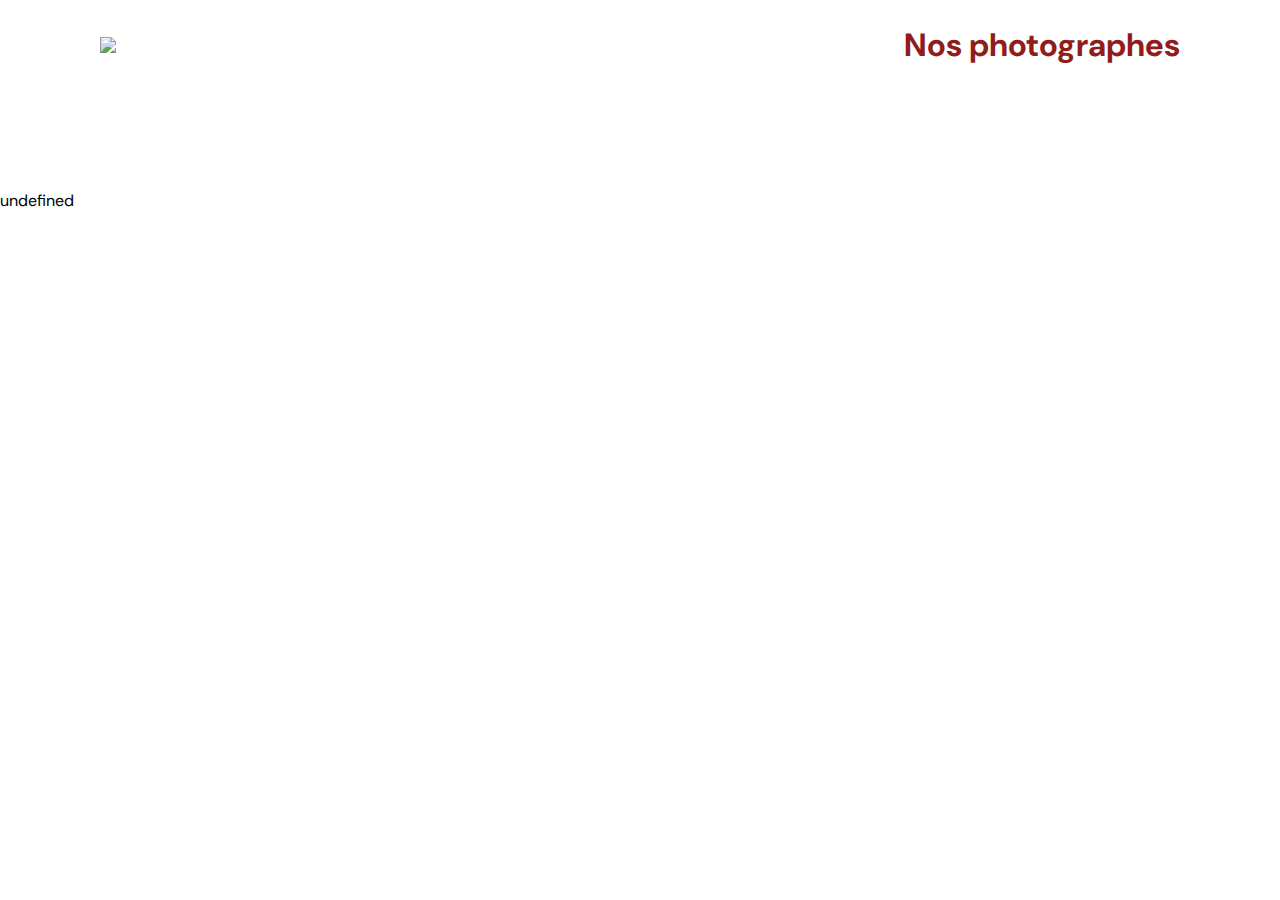
==== index.html @ 1218f8d8 "mise en place sass et correction img" ====
<!DOCTYPE html>
<html>
  <head>
    <meta charset="utf-8">
    <meta http-equiv="X-UA-Compatible" content="IE=edge" />
    <meta name="description" content="Page d'acceuil de Fisheye, un site web qui permet aux photographes indépendants de présenter leurs meilleurs travaux ."/>
    <title>Fisheye</title>

  <!--    FAVICON------------------------------------>  
    <link rel="icon" type="image/png" href="./assets/images/logo.svg">

  <!-- FONTS ------------------------------------------------>
    <link rel="preconnect" href="https://fonts.googleapis.com" />
    <link rel="preconnect" href="https://fonts.gstatic.com" crossorigin />
    <link href="https://fonts.googleapis.com/css?family=DM+Sans&display=swap" rel="stylesheet">

  <!--    RESPONSIVE EDGE------------------------------------>
     <meta http-equiv="X-UA-Compatible" content="IE=edge" />

  <!--    RESPONSIVE----------------------------------------->
     <meta name="viewport" content="width=device-width, initial-scale=1.0" />
 
  <!--	FONTAWESOME---------------------------------------->
     <link rel="stylesheet" href="https://use.fontawesome.com/releases/v5.15.2/css/all.css"/>
 
  <!--	CSS------------------------------------------------>
    <link href="css/styles.css" rel="stylesheet" type="text/css" />
  </head>


  <body>

  <!--	HEADER------------------------------------------------>
    <header class="header">
      <a href="index.html" class="header-logo" id="logo_home">
        <img src="assets/images/logo.png" class="logo" aria-label="Fisheye Home page"/>
        <title id="title">Fisheye</title>
      </a>
      <!-- <nav class="header_nav">
        <ul class="list tags" id="tags"></ul>
      </nav> -->
      <h1>Nos photographes</h1>
    </header>

  <!--	MAIN------------------------------------------------>  
    <main id="main">
        <section id="photographer" class="photographer_section">
        </section>
    </main>


  <!--	SCRIPT------------------------------------------------> 
    <script type=module src="../scripts/script.js"></script>
    
  </body>
</html>
---- css/styles.css ----
/*****RESET*****/
* {
  margin: 0;
  padding: 0;
  box-sizing: border-box;
}

body {
  font-family: "DM Sans", sans-serif;
  margin: 0;
}

a {
  text-decoration: none;
}

a.header-logo {
  margin-left: 100px;
}

img {
  display: block;
}

header {
  display: flex;
  flex-direction: row;
  justify-content: space-between;
  align-items: center;
  height: 90px;
}

header a.header-logo {
  margin-left: 100px;
}
header h1 {
  color: #901C1C;
  margin-right: 100px;
}

.photographer_section {
  display: grid;
  grid-template-columns: 1fr 1fr 1fr;
  gap: 70px;
  margin-top: 100px;
}
.photographer_section article {
  justify-self: center;
  display: flex;
  justify-content: center;
  align-items: center;
  flex-direction: column;
}
.photographer_section article a {
  display: flex;
  flex-direction: column;
  align-items: center;
  text-decoration: none;
  font-size: 0;
}
.photographer_section article a img {
  height: 200px;
  width: 200px;
  border-radius: 50%;
  margin-bottom: 20px;
}
.photographer_section article a h2 {
  color: #D3573C;
  font-size: 2.25rem;
  margin: 0px;
}
.photographer_section article p {
  font-size: 0.625rem;
  margin: 0px;
}
.photographer_section article p:first-child {
  color: #901c1c;
  font-size: 0.813rem;
  margin: 0px;
}/*# sourceMappingURL=styles.css.map */
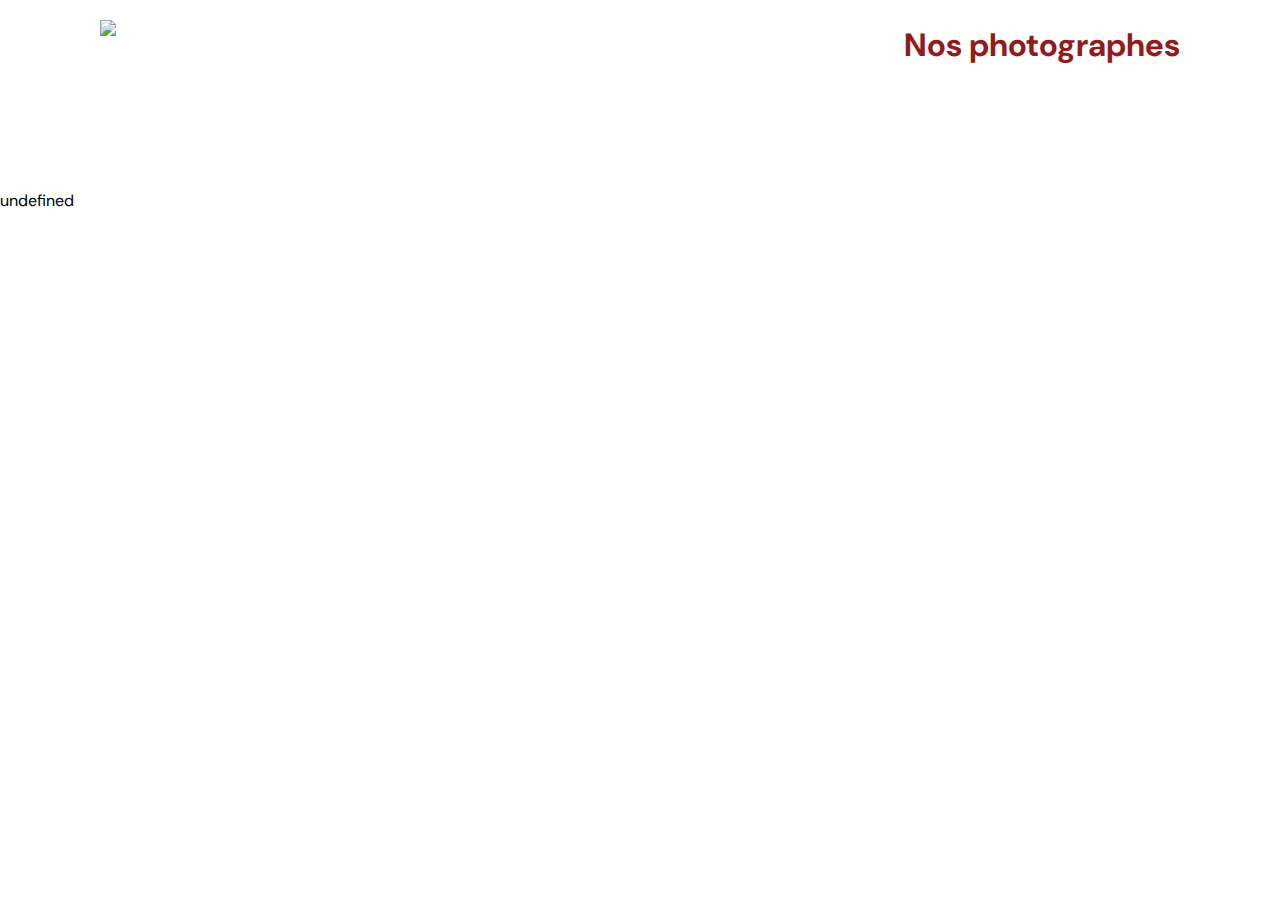
==== commit 7b625820: "page photograph" ====
--- a/index.html
+++ b/index.html
@@ -50,7 +50,7 @@
 
 
   <!--	SCRIPT------------------------------------------------> 
-    <script type=module src="../scripts/script.js"></script>
+    <script type=module src="./scripts/pages/index.js"></script>
     
   </body>
 </html>--- a/css/styles.css
+++ b/css/styles.css
@@ -22,12 +22,83 @@
   display: block;
 }
 
+img.logo {
+  height: 3.125rem;
+}
+
+.contact_button {
+  font-size: 20px;
+  font-weight: bold;
+  color: white;
+  padding: 11px;
+  width: 170px;
+  height: 70px;
+  border: none;
+  background-color: #901C1C;
+  border-radius: 5px;
+  cursor: pointer;
+}
+
+.modal {
+  border-radius: 5px;
+  background-color: #DB8876;
+  width: 50%;
+  display: flex;
+  flex-direction: column;
+  align-items: center;
+  justify-content: space-between;
+  padding: 35px;
+  margin: auto;
+}
+.modal header {
+  justify-content: space-between;
+  width: 100%;
+}
+.modal header h2 {
+  font-size: 64px;
+  font-weight: normal;
+  text-align: center;
+}
+.modal header img {
+  cursor: pointer;
+}
+.modal form {
+  display: flex;
+  width: 100%;
+  flex-direction: column;
+  align-items: flex-start;
+}
+.modal form div {
+  display: flex;
+  flex-direction: column;
+  width: 100%;
+  align-items: self-start;
+  margin-bottom: 26px;
+}
+.modal form div label {
+  color: #312E2E;
+  font-size: 36px;
+}
+.modal form div input {
+  width: 100%;
+  height: 68px;
+  border: none;
+  border-radius: 5px;
+}
+
 header {
   display: flex;
   flex-direction: row;
   justify-content: space-between;
   align-items: center;
   height: 90px;
+}
+header a.header-logo {
+  margin-left: 100px;
+}
+header h1 {
+  color: #901C1C;
+  margin-right: 100px;
 }
 
 header a.header-logo {
@@ -63,18 +134,36 @@
   width: 200px;
   border-radius: 50%;
   margin-bottom: 20px;
+  -o-object-fit: cover;
+     object-fit: cover;
 }
 .photographer_section article a h2 {
   color: #D3573C;
   font-size: 2.25rem;
-  margin: 0px;
 }
 .photographer_section article p {
+  line-height: 15px;
+}
+.photographer_section article p.photographer-location {
+  font-size: 0.813rem;
+  color: #901C1C;
+}
+.photographer_section article p.photographer-tagline {
   font-size: 0.625rem;
-  margin: 0px;
 }
-.photographer_section article p:first-child {
-  color: #901c1c;
-  font-size: 0.813rem;
-  margin: 0px;
+.photographer_section article p.photographer-price {
+  font-size: 0.563rem;
+  color: #525252;
+}
+
+#contact_modal {
+  display: none;
+}
+
+.photograph-header {
+  display: flex;
+  justify-content: space-between;
+  background-color: #FAFAFA;
+  height: 300px;
+  margin: 0 100px;
 }/*# sourceMappingURL=styles.css.map */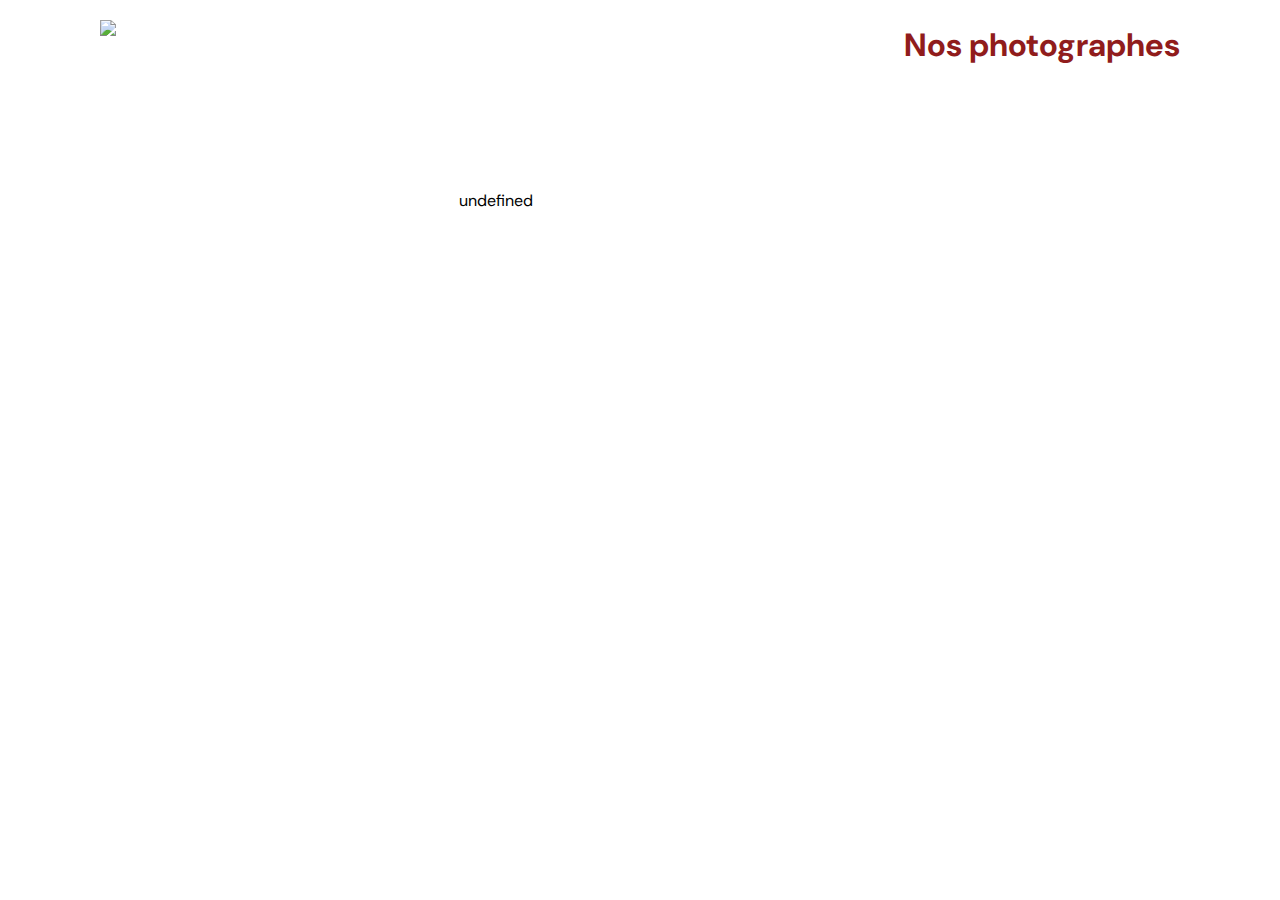
==== commit 403cb510: "refactorisation api" ====
--- a/index.html
+++ b/index.html
@@ -1,56 +1,59 @@
 <!DOCTYPE html>
 <html>
-  <head>
-    <meta charset="utf-8">
-    <meta http-equiv="X-UA-Compatible" content="IE=edge" />
-    <meta name="description" content="Page d'acceuil de Fisheye, un site web qui permet aux photographes indépendants de présenter leurs meilleurs travaux ."/>
-    <title>Fisheye</title>
 
-  <!--    FAVICON------------------------------------>  
-    <link rel="icon" type="image/png" href="./assets/images/logo.svg">
+<head>
+  <meta charset="utf-8">
+  <meta http-equiv="X-UA-Compatible" content="IE=edge" />
+  <meta name="description"
+    content="Page d'acceuil de Fisheye, un site web qui permet aux photographes indépendants de présenter leurs meilleurs travaux ." />
+  <title>Fisheye</title>
+
+  <!--    FAVICON------------------------------------>
+  <link rel="icon" type="image/png" href="./assets/images/logo.svg">
 
   <!-- FONTS ------------------------------------------------>
-    <link rel="preconnect" href="https://fonts.googleapis.com" />
-    <link rel="preconnect" href="https://fonts.gstatic.com" crossorigin />
-    <link href="https://fonts.googleapis.com/css?family=DM+Sans&display=swap" rel="stylesheet">
+  <link rel="preconnect" href="https://fonts.googleapis.com" />
+  <link rel="preconnect" href="https://fonts.gstatic.com" crossorigin />
+  <link href="https://fonts.googleapis.com/css?family=DM+Sans&display=swap" rel="stylesheet">
 
   <!--    RESPONSIVE EDGE------------------------------------>
-     <meta http-equiv="X-UA-Compatible" content="IE=edge" />
+  <meta http-equiv="X-UA-Compatible" content="IE=edge" />
 
   <!--    RESPONSIVE----------------------------------------->
-     <meta name="viewport" content="width=device-width, initial-scale=1.0" />
- 
+  <meta name="viewport" content="width=device-width, initial-scale=1.0" />
+
   <!--	FONTAWESOME---------------------------------------->
-     <link rel="stylesheet" href="https://use.fontawesome.com/releases/v5.15.2/css/all.css"/>
- 
+  <link rel="stylesheet" href="https://use.fontawesome.com/releases/v5.15.2/css/all.css" />
+
   <!--	CSS------------------------------------------------>
-    <link href="css/styles.css" rel="stylesheet" type="text/css" />
-  </head>
+  <link href="css/styles.css" rel="stylesheet" type="text/css" />
+</head>
 
 
-  <body>
+<body>
 
   <!--	HEADER------------------------------------------------>
-    <header class="header">
-      <a href="index.html" class="header-logo" id="logo_home">
-        <img src="assets/images/logo.png" class="logo" aria-label="Fisheye Home page"/>
-        <title id="title">Fisheye</title>
-      </a>
-      <!-- <nav class="header_nav">
+  <header class="header">
+    <a href="index.html" class="header-logo" id="logo_home">
+      <img src="assets/images/logo.png" class="logo" aria-label="Fisheye Home page" />
+      <title id="title">Fisheye</title>
+    </a>
+    <!-- <nav class="header_nav">
         <ul class="list tags" id="tags"></ul>
       </nav> -->
-      <h1>Nos photographes</h1>
-    </header>
+    <h1>Nos photographes</h1>
+  </header>
 
-  <!--	MAIN------------------------------------------------>  
-    <main id="main">
-        <section id="photographer" class="photographer_section">
-        </section>
-    </main>
+  <!--	MAIN------------------------------------------------>
+  <main id="main">
+    <section id="photographer" class="photographer_section">
+    </section>
+  </main>
 
 
-  <!--	SCRIPT------------------------------------------------> 
-    <script type=module src="./scripts/pages/index.js"></script>
-    
-  </body>
+  <!--	SCRIPT------------------------------------------------>
+  <script type=module src="./scripts/pages/index.js"></script>
+
+</body>
+
 </html>--- a/css/styles.css
+++ b/css/styles.css
@@ -24,6 +24,15 @@
 
 img.logo {
   height: 3.125rem;
+}
+
+.img-profile {
+  height: 200px;
+  width: 200px;
+  border-radius: 50%;
+  -o-object-fit: cover;
+     object-fit: cover;
+  box-shadow: 4px 4px 8px #c4c4c4;
 }
 
 .contact_button {
@@ -37,6 +46,24 @@
   background-color: #901C1C;
   border-radius: 5px;
   cursor: pointer;
+  transition: all 0.3s;
+}
+.contact_button:hover {
+  background-color: #DB8876;
+  border: 1px #901C1C;
+}
+
+#filter-select {
+  background-color: #901C1C;
+  border-color: transparent;
+  border-radius: 5px;
+  color: #FAFAFA;
+  font-size: 18px;
+  min-height: 50px;
+  padding: 5px 10px;
+  width: 170px;
+  height: 10px;
+  filter: drop-shadow(0px 4px 4px rgba(0, 0, 0, 0.25));
 }
 
 .modal {
@@ -130,12 +157,7 @@
   font-size: 0;
 }
 .photographer_section article a img {
-  height: 200px;
-  width: 200px;
-  border-radius: 50%;
   margin-bottom: 20px;
-  -o-object-fit: cover;
-     object-fit: cover;
 }
 .photographer_section article a h2 {
   color: #D3573C;
@@ -156,14 +178,181 @@
   color: #525252;
 }
 
-#contact_modal {
+#contactModal {
   display: none;
 }
 
-.photograph-header {
-  display: flex;
-  justify-content: space-between;
-  background-color: #FAFAFA;
+main {
+  margin: 0 100px;
+  display: flex;
+  flex-direction: column;
+  align-items: center;
+}
+main .photographer {
+  display: flex;
+  justify-content: space-between;
+  align-items: center;
+  width: 100%;
+  background: #FAFAFA;
   height: 300px;
-  margin: 0 100px;
+  padding: 0 35px;
+}
+main .photographer .contactModal {
+  position: fixed;
+  z-index: 1;
+  left: 0;
+  top: 0;
+  width: 100%;
+  height: 100%;
+  overflow: auto;
+  background-color: rgba(250, 250, 250, 0.7);
+}
+main .photographer .contactModal .content {
+  display: flex;
+  flex-direction: column;
+  justify-content: space-around;
+  margin: auto;
+  height: 900px;
+  width: 670px;
+  background-color: #DB8876;
+  padding: 20px;
+  border-radius: 5px;
+  overflow: hidden;
+}
+main .photographer .contactModal .content .headerModal {
+  display: flex;
+  justify-content: space-between;
+}
+main .photographer .contactModal .content .headerModal .title {
+  display: flex;
+  flex-direction: column;
+  font-size: 36px;
+}
+main .photographer .contactModal .content .headerModal .closeModal {
+  color: white;
+  height: 36px;
+  width: 36px;
+}
+main .photographer .contactModal .content form {
+  display: flex;
+  flex-direction: column;
+  justify-content: space-evenly;
+}
+main .photographer .contactModal .content form .formData {
+  display: flex;
+  flex-direction: column;
+  justify-content: space-between;
+  gap: 10px;
+}
+main .photographer .contactModal .content form .formData .form-label {
+  font-size: 30px;
+  font-weight: bold;
+  color: #525252;
+}
+main .photographer .contactModal .content form .formData input {
+  border: none;
+  border-radius: 5px;
+  height: 64px;
+}
+main .photographer .contactModal .content form .formData textarea {
+  border: none;
+  border-radius: 5px;
+}
+main section.portfolio {
+  display: flex;
+  flex-direction: column;
+  width: 100%;
+  /*FILTER*/
+  /*GALLERY*/
+}
+main section.portfolio .filter-form-wrapper {
+  margin: 50px 0 100px;
+}
+main section.portfolio .filter-form-wrapper .filter-form label {
+  margin-right: 20px;
+}
+main section.portfolio .galleryContainer {
+  display: flex;
+  justify-content: space-around;
+  flex-wrap: wrap;
+  width: 100%;
+  padding: 2%;
+}
+main section.portfolio .galleryContainer article {
+  display: flex;
+  flex-direction: column;
+  justify-content: flex-start;
+  align-items: center;
+  width: 33.33%;
+  min-width: 380px;
+  min-height: 370px;
+  position: relative;
+}
+main section.portfolio .galleryContainer article .mediaCard {
+  border-radius: 5px;
+  -o-object-fit: cover;
+     object-fit: cover;
+  width: 350px;
+  height: 300px;
+  cursor: pointer;
+}
+main section.portfolio .galleryContainer article .mediaIcon {
+  position: absolute;
+  color: #D3573C;
+  opacity: 0.7;
+  height: 36px;
+  font-size: 1.5rem;
+  top: 35%;
+}
+main section.portfolio .galleryContainer article .media-legend {
+  display: flex;
+  justify-content: space-between;
+  padding: 5px 0;
+  max-width: 350px;
+  height: 70px;
+  color: #901C1C;
+}
+main section.portfolio .galleryContainer article .media-legend .media-legend-title {
+  font-size: 1.5rem;
+}
+main section.portfolio .galleryContainer article .media-legend span {
+  font-size: 1.5rem;
+  margin-right: 5px;
+}
+main section.portfolio .galleryContainer article .media-legend .media-legend-like {
+  display: flex;
+  align-items: center;
+  justify-content: flex-end;
+  flex-direction: row;
+  cursor: pointer;
+}
+main section.portfolio .galleryContainer article .media-legend .media-legend-like svg {
+  height: 24px;
+}
+
+footer {
+  display: flex;
+  align-items: center;
+  justify-content: space-between;
+  position: -webkit-sticky;
+  position: sticky;
+  bottom: 0;
+  left: 60%;
+  background-color: #DB8876;
+  width: 370px;
+  height: 70px;
+  padding: 0 20px;
+  font-size: 24px;
+  border-radius: 5px 5px 0 0;
+}
+footer .footerInfos {
+  display: flex;
+  justify-content: space-between;
+  align-items: center;
+}
+footer .footerInfos span {
+  margin-right: 10px;
+}
+footer .footerInfos svg {
+  height: 24px;
 }/*# sourceMappingURL=styles.css.map */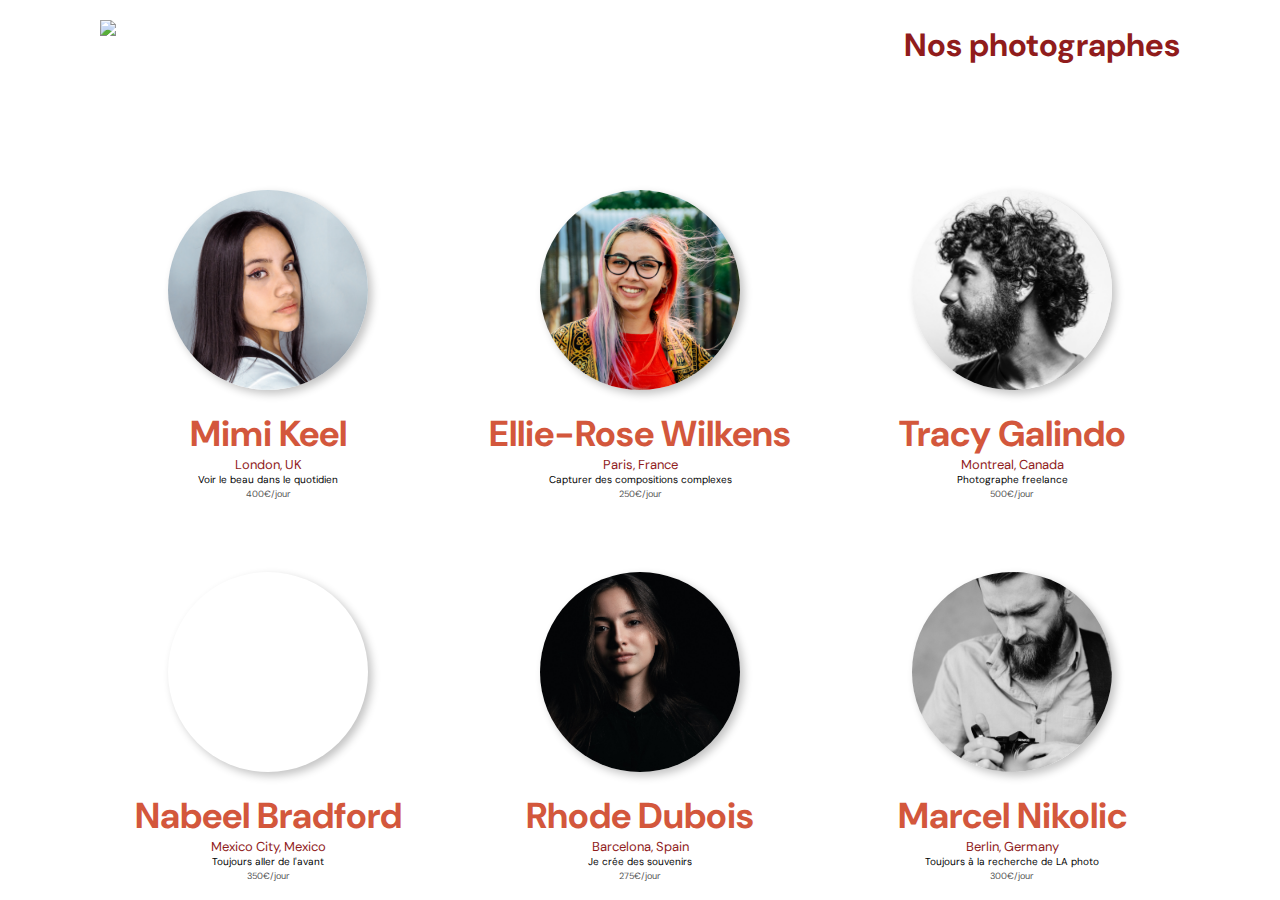
==== commit 08d5a702: "mie en place lightbox" ====
--- a/index.html
+++ b/index.html
@@ -26,7 +26,7 @@
   <link rel="stylesheet" href="https://use.fontawesome.com/releases/v5.15.2/css/all.css" />
 
   <!--	CSS------------------------------------------------>
-  <link href="css/styles.css" rel="stylesheet" type="text/css" />
+  <link href="css/styles.css" rel="stylesheet" type="text/css"/>
 </head>
 
 
--- a/css/styles.css
+++ b/css/styles.css
@@ -8,6 +8,10 @@
 body {
   font-family: "DM Sans", sans-serif;
   margin: 0;
+}
+
+.overflow {
+  overflow: hidden;
 }
 
 a {
@@ -35,7 +39,15 @@
   box-shadow: 4px 4px 8px #c4c4c4;
 }
 
-.contact_button {
+.lightbox__container {
+  display: flex;
+  align-items: center;
+  justify-content: center;
+  min-height: 100vh;
+  margin: 0 50px;
+}
+
+#contactBtn {
   font-size: 20px;
   font-weight: bold;
   color: white;
@@ -48,7 +60,7 @@
   cursor: pointer;
   transition: all 0.3s;
 }
-.contact_button:hover {
+#contactBtn:hover {
   background-color: #DB8876;
   border: 1px #901C1C;
 }
@@ -66,53 +78,84 @@
   filter: drop-shadow(0px 4px 4px rgba(0, 0, 0, 0.25));
 }
 
-.modal {
-  border-radius: 5px;
-  background-color: #DB8876;
-  width: 50%;
-  display: flex;
-  flex-direction: column;
-  align-items: center;
-  justify-content: space-between;
-  padding: 35px;
+.contactModal {
+  display: none;
+  border-radius: 5px;
   margin: auto;
-}
-.modal header {
-  justify-content: space-between;
-  width: 100%;
-}
-.modal header h2 {
+  padding: 20px;
+  background-color: #D3573C;
+  width: 670px;
+  height: 900px;
+  overflow: hidden;
+  align-items: center;
+  -webkit-animation-name: modalopen;
+          animation-name: modalopen;
+  -webkit-animation-duration: 0.8s;
+          animation-duration: 0.8s;
+}
+.contactModal .headerModal {
+  display: flex;
+  justify-content: space-between;
+  width: 100%;
+}
+.contactModal .headerModal .title h2 {
   font-size: 64px;
   font-weight: normal;
   text-align: center;
 }
-.modal header img {
-  cursor: pointer;
-}
-.modal form {
-  display: flex;
-  width: 100%;
+.contactModal .headerModal .closeModal {
+  color: white;
+  height: 36px;
+  width: 36px;
+}
+.contactModal form {
+  display: flex;
   flex-direction: column;
   align-items: flex-start;
-}
-.modal form div {
-  display: flex;
-  flex-direction: column;
-  width: 100%;
-  align-items: self-start;
+  width: 100%;
+}
+.contactModal form .formData {
+  display: flex;
+  flex-direction: column;
+  justify-content: space-between;
+  width: 100%;
   margin-bottom: 26px;
 }
-.modal form div label {
-  color: #312E2E;
-  font-size: 36px;
-}
-.modal form div input {
+.contactModal form .formData .form-label {
+  color: #525252;
+  font-weight: bold;
+  font-size: 30px;
+}
+.contactModal form .formData input {
   width: 100%;
   height: 68px;
   border: none;
   border-radius: 5px;
 }
-
+.contactModal form .formData textarea {
+  border: none;
+  border-radius: 5px;
+}
+
+@-webkit-keyframes modalopen {
+  from {
+    opacity: 0;
+    transform: translateY(-150px);
+  }
+  to {
+    opacity: 1;
+  }
+}
+
+@keyframes modalopen {
+  from {
+    opacity: 0;
+    transform: translateY(-150px);
+  }
+  to {
+    opacity: 1;
+  }
+}
 header {
   display: flex;
   flex-direction: row;
@@ -178,85 +221,34 @@
   color: #525252;
 }
 
-#contactModal {
-  display: none;
-}
-
 main {
   margin: 0 100px;
   display: flex;
   flex-direction: column;
   align-items: center;
 }
-main .photographer {
-  display: flex;
-  justify-content: space-between;
-  align-items: center;
-  width: 100%;
-  background: #FAFAFA;
+main section.photographer {
+  width: 100%;
+}
+main section.photographer .photographer-header {
+  display: flex;
+  justify-content: space-between;
+  align-items: center;
   height: 300px;
   padding: 0 35px;
-}
-main .photographer .contactModal {
-  position: fixed;
-  z-index: 1;
-  left: 0;
-  top: 0;
-  width: 100%;
-  height: 100%;
-  overflow: auto;
-  background-color: rgba(250, 250, 250, 0.7);
-}
-main .photographer .contactModal .content {
-  display: flex;
-  flex-direction: column;
-  justify-content: space-around;
-  margin: auto;
-  height: 900px;
-  width: 670px;
-  background-color: #DB8876;
-  padding: 20px;
-  border-radius: 5px;
-  overflow: hidden;
-}
-main .photographer .contactModal .content .headerModal {
-  display: flex;
-  justify-content: space-between;
-}
-main .photographer .contactModal .content .headerModal .title {
-  display: flex;
-  flex-direction: column;
-  font-size: 36px;
-}
-main .photographer .contactModal .content .headerModal .closeModal {
-  color: white;
-  height: 36px;
-  width: 36px;
-}
-main .photographer .contactModal .content form {
-  display: flex;
-  flex-direction: column;
-  justify-content: space-evenly;
-}
-main .photographer .contactModal .content form .formData {
-  display: flex;
-  flex-direction: column;
-  justify-content: space-between;
-  gap: 10px;
-}
-main .photographer .contactModal .content form .formData .form-label {
-  font-size: 30px;
-  font-weight: bold;
-  color: #525252;
-}
-main .photographer .contactModal .content form .formData input {
-  border: none;
-  border-radius: 5px;
-  height: 64px;
-}
-main .photographer .contactModal .content form .formData textarea {
-  border: none;
-  border-radius: 5px;
+  background: #FAFAFA;
+}
+main section.photographer .photographer-header h1 {
+  color: #D3573C;
+  font-size: 2.25rem;
+}
+main section.photographer .photographer-header .locationandtag .location {
+  padding: 10px 0;
+  color: #901C1C;
+  font-size: 1.75rem;
+}
+main section.photographer .modal-open .contactModal {
+  display: block;
 }
 main section.portfolio {
   display: flex;
@@ -290,19 +282,29 @@
 }
 main section.portfolio .galleryContainer article .mediaCard {
   border-radius: 5px;
+  cursor: pointer;
+}
+main section.portfolio .galleryContainer article .mediaCard img {
   -o-object-fit: cover;
      object-fit: cover;
   width: 350px;
   height: 300px;
-  cursor: pointer;
+}
+main section.portfolio .galleryContainer article .mediaCard video {
+  -o-object-fit: cover;
+     object-fit: cover;
+  width: 350px;
+  height: 300px;
 }
 main section.portfolio .galleryContainer article .mediaIcon {
   position: absolute;
   color: #D3573C;
+  z-index: -1;
   opacity: 0.7;
   height: 36px;
   font-size: 1.5rem;
   top: 35%;
+  left: 50%;
 }
 main section.portfolio .galleryContainer article .media-legend {
   display: flex;
